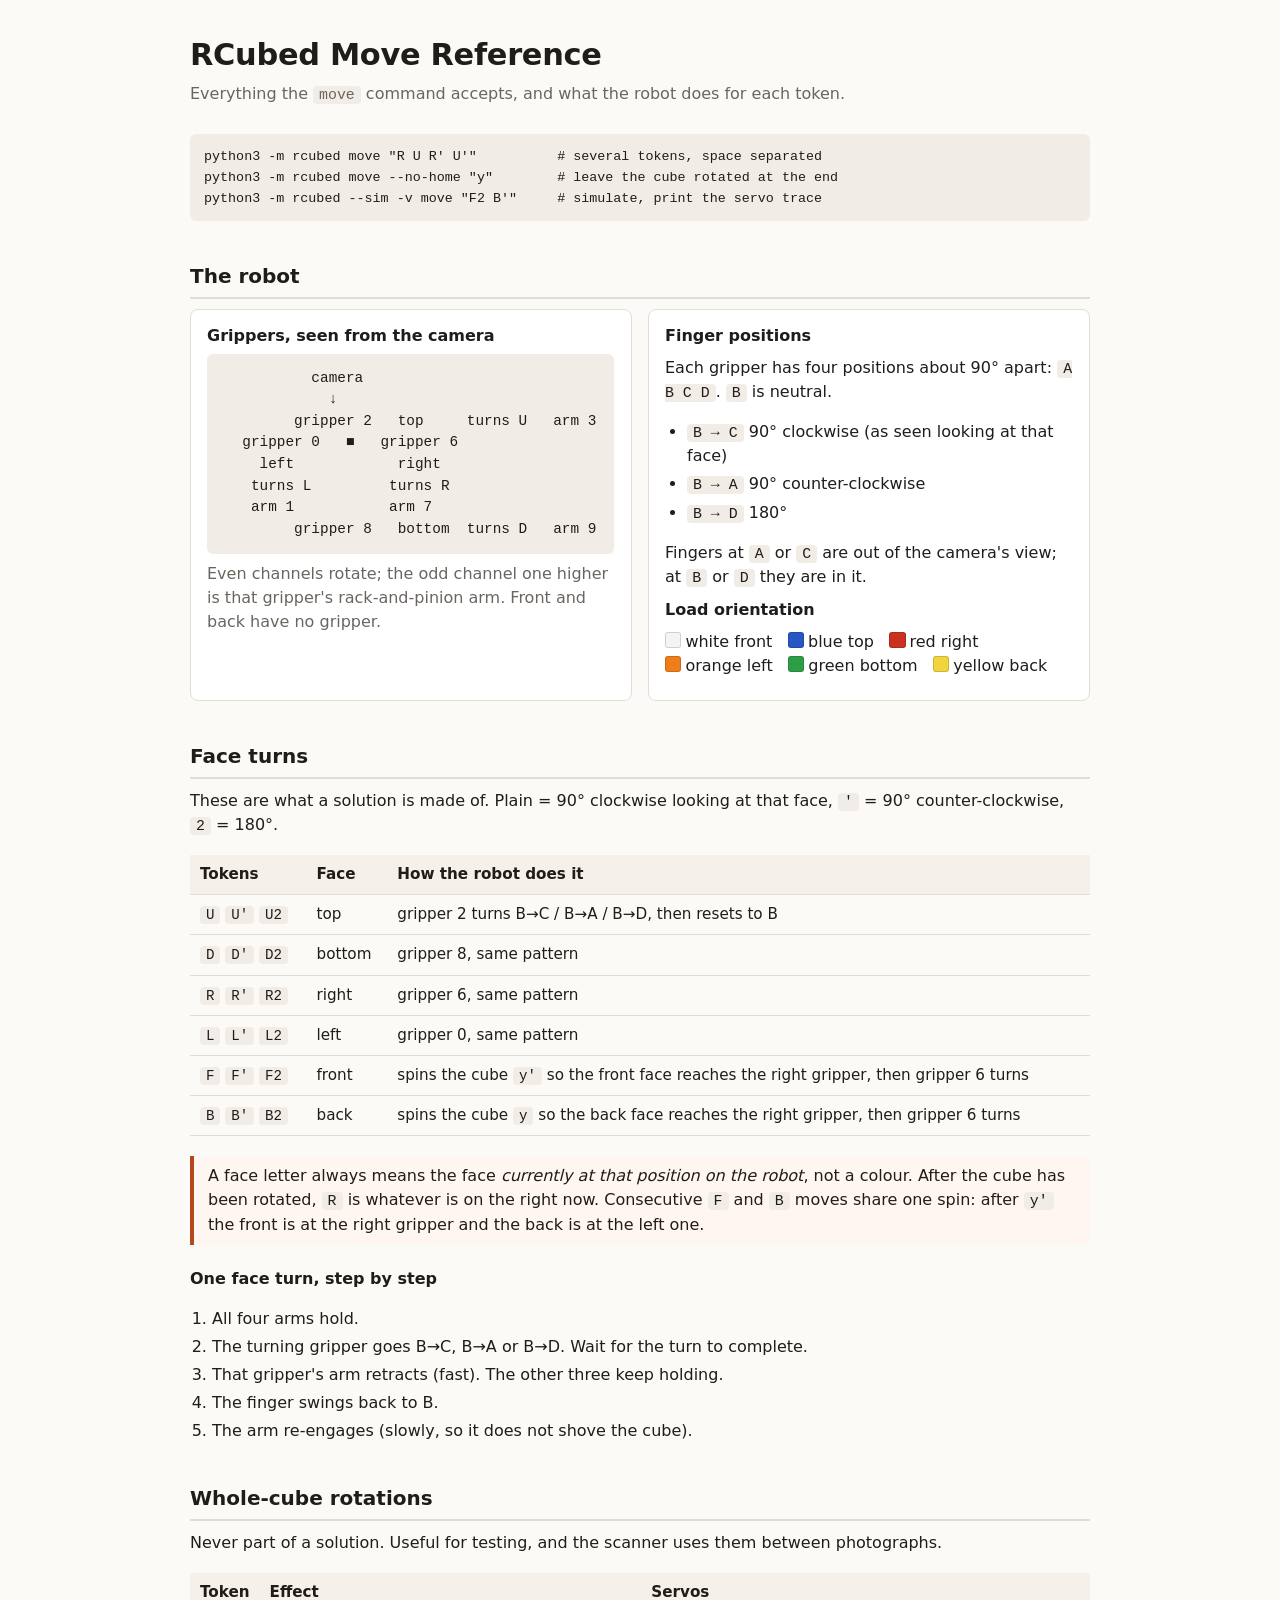
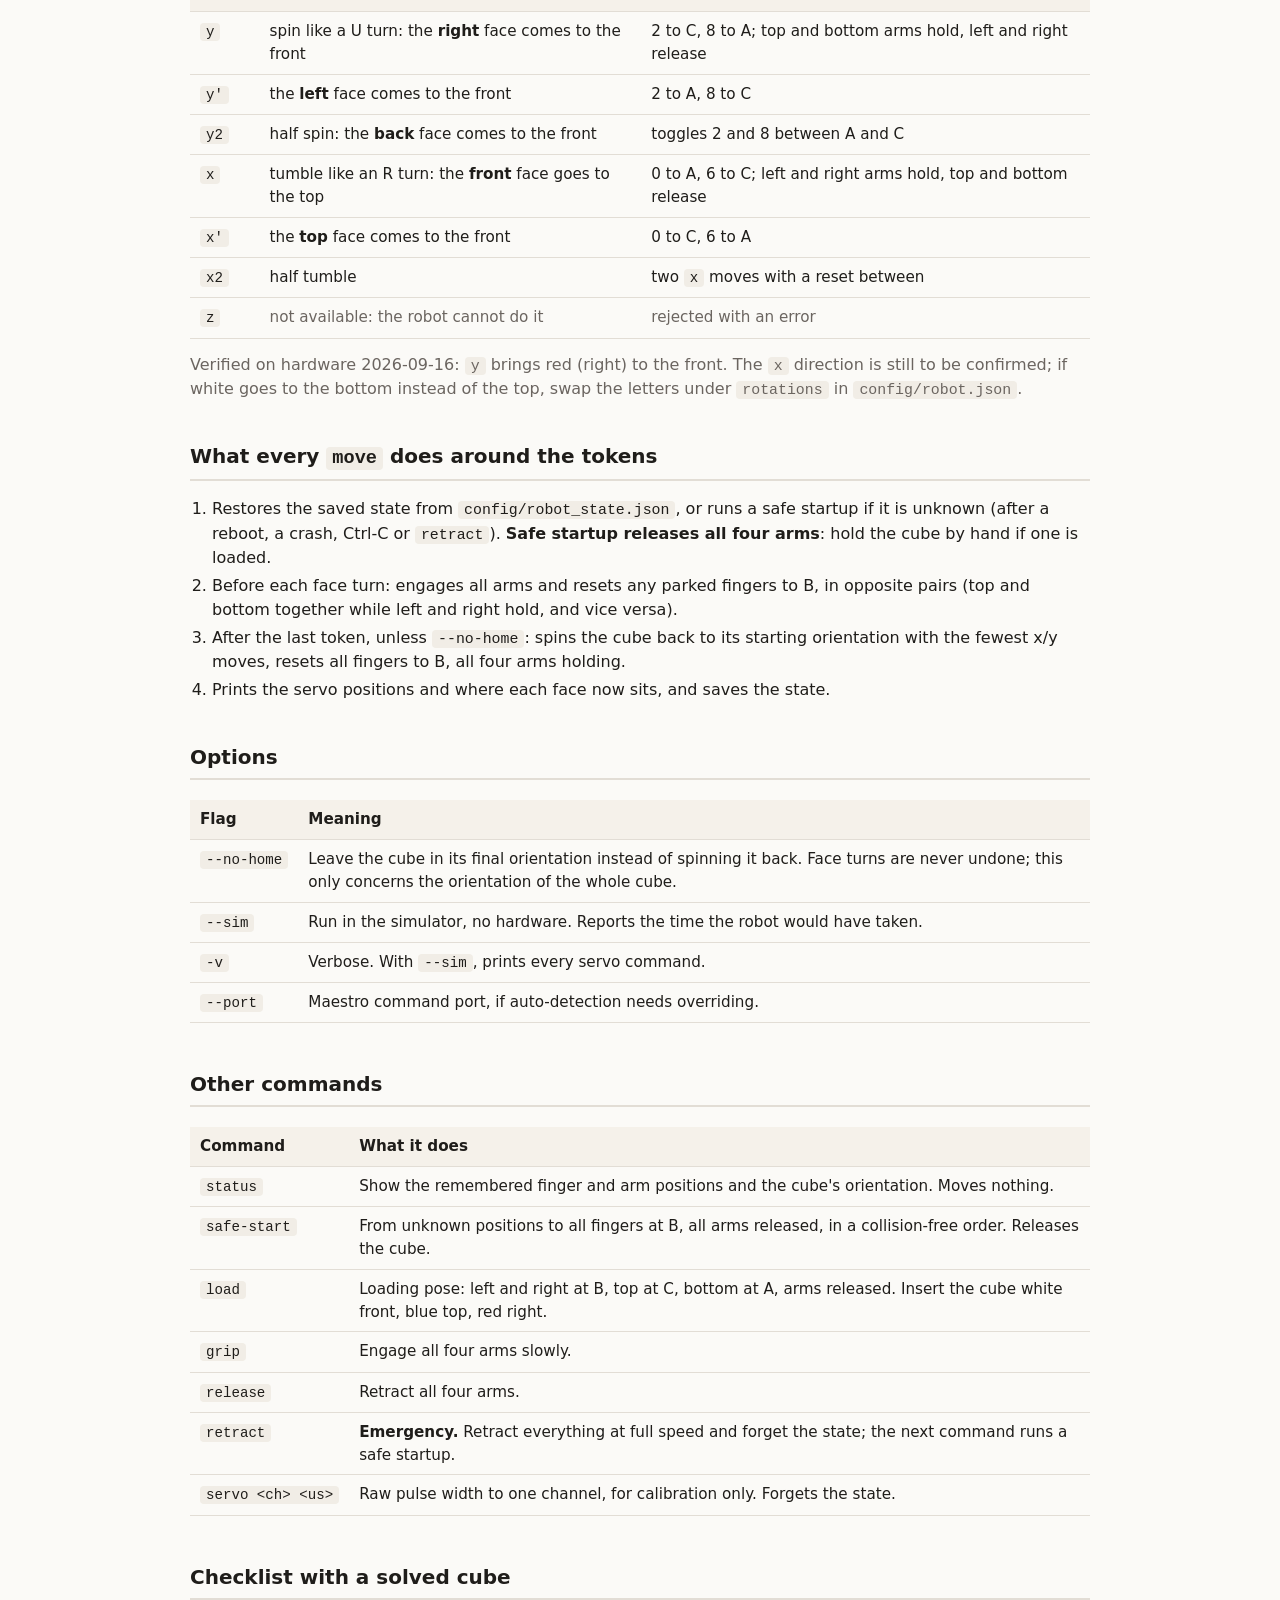
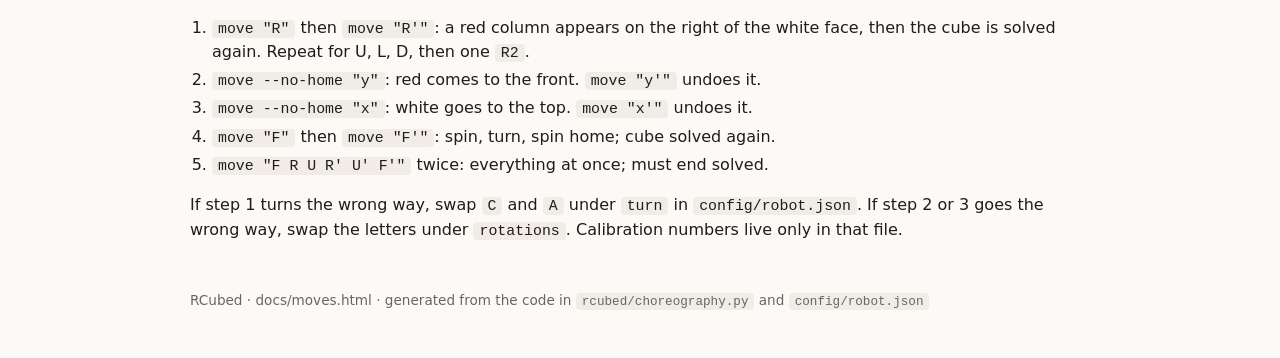
==== docs/moves.html @ ae25fbda "Add docs/moves.html: move command reference" ====
<!doctype html>
<html lang="en">
<head>
<meta charset="utf-8">
<meta name="viewport" content="width=device-width, initial-scale=1">
<title>RCubed Move Reference</title>
<style>
  :root {
    --bg: #fbfaf7; --ink: #1f1d1a; --muted: #6b6560; --line: #e2ddd5;
    --accent: #b5471f; --code-bg: #f1ede6; --head-bg: #f5f1ea;
    --white:#f4f4f2; --yellow:#f2d53c; --red:#c8321f; --orange:#ef7d1a; --blue:#2657c4; --green:#2e9e46;
  }
  html { color-scheme: light; }
  body { margin: 0; background: var(--bg); color: var(--ink); font: 16px/1.5 system-ui, -apple-system, "Segoe UI", Roboto, sans-serif; }
  main { max-width: 900px; margin: 0 auto; padding: 32px 20px 64px; }
  h1 { font-size: 1.9rem; margin: 0 0 4px; letter-spacing: -0.01em; }
  .sub { color: var(--muted); margin: 0 0 28px; }
  h2 { font-size: 1.25rem; margin: 40px 0 10px; padding-bottom: 6px; border-bottom: 2px solid var(--line); }
  h3 { font-size: 1rem; margin: 22px 0 6px; }
  p { margin: 8px 0; }
  code, .tok { font-family: ui-monospace, Consolas, "SF Mono", Menlo, monospace; font-size: 0.93em; background: var(--code-bg); padding: 1px 6px; border-radius: 4px; }
  pre { background: var(--code-bg); padding: 12px 14px; border-radius: 6px; overflow-x: auto; font-size: 0.9em; line-height: 1.45; }
  pre code { background: none; padding: 0; }
  table { border-collapse: collapse; width: 100%; margin: 10px 0 6px; font-size: 0.95em; }
  th, td { text-align: left; padding: 8px 10px; border-bottom: 1px solid var(--line); vertical-align: top; }
  th { background: var(--head-bg); font-weight: 600; }
  td:first-child { white-space: nowrap; }
  .wrap { overflow-x: auto; }
  .note { border-left: 4px solid var(--accent); padding: 8px 14px; background: #fff6f1; margin: 14px 0; border-radius: 0 6px 6px 0; }
  .grid { display: grid; grid-template-columns: repeat(auto-fit, minmax(260px, 1fr)); gap: 16px; }
  .card { border: 1px solid var(--line); border-radius: 8px; padding: 14px 16px; background: #fff; }
  .card h3 { margin-top: 0; }
  ol, ul { padding-left: 22px; }
  li { margin: 4px 0; }
  .layout { font-family: ui-monospace, Consolas, Menlo, monospace; white-space: pre; background: var(--code-bg); padding: 14px 18px; border-radius: 6px; display: inline-block; line-height: 1.5; font-size: 0.9em; }
  .sw { display: inline-block; width: 0.9em; height: 0.9em; border-radius: 3px; vertical-align: -0.1em; border: 1px solid rgba(0,0,0,.15); margin-right: 4px; }
  .muted { color: var(--muted); }
  footer { margin-top: 48px; color: var(--muted); font-size: 0.85em; }
</style>
</head>
<body>
<main>
  <h1>RCubed Move Reference</h1>
  <p class="sub">Everything the <code>move</code> command accepts, and what the robot does for each token.</p>

  <pre><code>python3 -m rcubed move "R U R' U'"          # several tokens, space separated
python3 -m rcubed move --no-home "y"        # leave the cube rotated at the end
python3 -m rcubed --sim -v move "F2 B'"     # simulate, print the servo trace</code></pre>

  <h2>The robot</h2>
  <div class="grid">
    <div class="card">
      <h3>Grippers, seen from the camera</h3>
      <div class="layout">          camera
            ↓
        gripper 2   top     turns U   arm 3
  gripper 0   ■   gripper 6
    left            right
   turns L         turns R
   arm 1           arm 7
        gripper 8   bottom  turns D   arm 9</div>
      <p class="muted">Even channels rotate; the odd channel one higher is that gripper's rack-and-pinion arm. Front and back have no gripper.</p>
    </div>
    <div class="card">
      <h3>Finger positions</h3>
      <p>Each gripper has four positions about 90° apart: <code>A B C D</code>. <code>B</code> is neutral.</p>
      <ul>
        <li><code>B → C</code> 90° clockwise (as seen looking at that face)</li>
        <li><code>B → A</code> 90° counter-clockwise</li>
        <li><code>B → D</code> 180°</li>
      </ul>
      <p>Fingers at <code>A</code> or <code>C</code> are out of the camera's view; at <code>B</code> or <code>D</code> they are in it.</p>
      <h3>Load orientation</h3>
      <p><span class="sw" style="background:var(--white)"></span>white front &nbsp;
         <span class="sw" style="background:var(--blue)"></span>blue top &nbsp;
         <span class="sw" style="background:var(--red)"></span>red right<br>
         <span class="sw" style="background:var(--orange)"></span>orange left &nbsp;
         <span class="sw" style="background:var(--green)"></span>green bottom &nbsp;
         <span class="sw" style="background:var(--yellow)"></span>yellow back</p>
    </div>
  </div>

  <h2>Face turns</h2>
  <p>These are what a solution is made of. Plain = 90° clockwise looking at that face, <code>'</code> = 90° counter-clockwise, <code>2</code> = 180°.</p>
  <div class="wrap">
  <table>
    <tr><th>Tokens</th><th>Face</th><th>How the robot does it</th></tr>
    <tr><td><span class="tok">U</span> <span class="tok">U'</span> <span class="tok">U2</span></td><td>top</td><td>gripper 2 turns B→C / B→A / B→D, then resets to B</td></tr>
    <tr><td><span class="tok">D</span> <span class="tok">D'</span> <span class="tok">D2</span></td><td>bottom</td><td>gripper 8, same pattern</td></tr>
    <tr><td><span class="tok">R</span> <span class="tok">R'</span> <span class="tok">R2</span></td><td>right</td><td>gripper 6, same pattern</td></tr>
    <tr><td><span class="tok">L</span> <span class="tok">L'</span> <span class="tok">L2</span></td><td>left</td><td>gripper 0, same pattern</td></tr>
    <tr><td><span class="tok">F</span> <span class="tok">F'</span> <span class="tok">F2</span></td><td>front</td><td>spins the cube <code>y'</code> so the front face reaches the right gripper, then gripper 6 turns</td></tr>
    <tr><td><span class="tok">B</span> <span class="tok">B'</span> <span class="tok">B2</span></td><td>back</td><td>spins the cube <code>y</code> so the back face reaches the right gripper, then gripper 6 turns</td></tr>
  </table>
  </div>
  <div class="note">
    A face letter always means the face <em>currently at that position on the robot</em>, not a colour. After the cube has been rotated, <code>R</code> is whatever is on the right now. Consecutive <code>F</code> and <code>B</code> moves share one spin: after <code>y'</code> the front is at the right gripper and the back is at the left one.
  </div>

  <h3>One face turn, step by step</h3>
  <ol>
    <li>All four arms hold.</li>
    <li>The turning gripper goes B→C, B→A or B→D. Wait for the turn to complete.</li>
    <li>That gripper's arm retracts (fast). The other three keep holding.</li>
    <li>The finger swings back to B.</li>
    <li>The arm re-engages (slowly, so it does not shove the cube).</li>
  </ol>

  <h2>Whole-cube rotations</h2>
  <p>Never part of a solution. Useful for testing, and the scanner uses them between photographs.</p>
  <div class="wrap">
  <table>
    <tr><th>Token</th><th>Effect</th><th>Servos</th></tr>
    <tr><td><span class="tok">y</span></td><td>spin like a U turn: the <b>right</b> face comes to the front</td><td>2 to C, 8 to A; top and bottom arms hold, left and right release</td></tr>
    <tr><td><span class="tok">y'</span></td><td>the <b>left</b> face comes to the front</td><td>2 to A, 8 to C</td></tr>
    <tr><td><span class="tok">y2</span></td><td>half spin: the <b>back</b> face comes to the front</td><td>toggles 2 and 8 between A and C</td></tr>
    <tr><td><span class="tok">x</span></td><td>tumble like an R turn: the <b>front</b> face goes to the top</td><td>0 to A, 6 to C; left and right arms hold, top and bottom release</td></tr>
    <tr><td><span class="tok">x'</span></td><td>the <b>top</b> face comes to the front</td><td>0 to C, 6 to A</td></tr>
    <tr><td><span class="tok">x2</span></td><td>half tumble</td><td>two <code>x</code> moves with a reset between</td></tr>
    <tr><td><span class="tok">z</span></td><td class="muted">not available: the robot cannot do it</td><td class="muted">rejected with an error</td></tr>
  </table>
  </div>
  <p class="muted">Verified on hardware 2026-09-16: <code>y</code> brings red (right) to the front. The <code>x</code> direction is still to be confirmed; if white goes to the bottom instead of the top, swap the letters under <code>rotations</code> in <code>config/robot.json</code>.</p>

  <h2>What every <code>move</code> does around the tokens</h2>
  <ol>
    <li>Restores the saved state from <code>config/robot_state.json</code>, or runs a safe startup if it is unknown (after a reboot, a crash, Ctrl-C or <code>retract</code>). <b>Safe startup releases all four arms</b>: hold the cube by hand if one is loaded.</li>
    <li>Before each face turn: engages all arms and resets any parked fingers to B, in opposite pairs (top and bottom together while left and right hold, and vice versa).</li>
    <li>After the last token, unless <code>--no-home</code>: spins the cube back to its starting orientation with the fewest x/y moves, resets all fingers to B, all four arms holding.</li>
    <li>Prints the servo positions and where each face now sits, and saves the state.</li>
  </ol>

  <h2>Options</h2>
  <div class="wrap">
  <table>
    <tr><th>Flag</th><th>Meaning</th></tr>
    <tr><td><code>--no-home</code></td><td>Leave the cube in its final orientation instead of spinning it back. Face turns are never undone; this only concerns the orientation of the whole cube.</td></tr>
    <tr><td><code>--sim</code></td><td>Run in the simulator, no hardware. Reports the time the robot would have taken.</td></tr>
    <tr><td><code>-v</code></td><td>Verbose. With <code>--sim</code>, prints every servo command.</td></tr>
    <tr><td><code>--port</code></td><td>Maestro command port, if auto-detection needs overriding.</td></tr>
  </table>
  </div>

  <h2>Other commands</h2>
  <div class="wrap">
  <table>
    <tr><th>Command</th><th>What it does</th></tr>
    <tr><td><code>status</code></td><td>Show the remembered finger and arm positions and the cube's orientation. Moves nothing.</td></tr>
    <tr><td><code>safe-start</code></td><td>From unknown positions to all fingers at B, all arms released, in a collision-free order. Releases the cube.</td></tr>
    <tr><td><code>load</code></td><td>Loading pose: left and right at B, top at C, bottom at A, arms released. Insert the cube white front, blue top, red right.</td></tr>
    <tr><td><code>grip</code></td><td>Engage all four arms slowly.</td></tr>
    <tr><td><code>release</code></td><td>Retract all four arms.</td></tr>
    <tr><td><code>retract</code></td><td><b>Emergency.</b> Retract everything at full speed and forget the state; the next command runs a safe startup.</td></tr>
    <tr><td><code>servo &lt;ch&gt; &lt;us&gt;</code></td><td>Raw pulse width to one channel, for calibration only. Forgets the state.</td></tr>
  </table>
  </div>

  <h2>Checklist with a solved cube</h2>
  <ol>
    <li><code>move "R"</code> then <code>move "R'"</code>: a red column appears on the right of the white face, then the cube is solved again. Repeat for U, L, D, then one <code>R2</code>.</li>
    <li><code>move --no-home "y"</code>: red comes to the front. <code>move "y'"</code> undoes it.</li>
    <li><code>move --no-home "x"</code>: white goes to the top. <code>move "x'"</code> undoes it.</li>
    <li><code>move "F"</code> then <code>move "F'"</code>: spin, turn, spin home; cube solved again.</li>
    <li><code>move "F R U R' U' F'"</code> twice: everything at once; must end solved.</li>
  </ol>
  <p>If step 1 turns the wrong way, swap <code>C</code> and <code>A</code> under <code>turn</code> in <code>config/robot.json</code>. If step 2 or 3 goes the wrong way, swap the letters under <code>rotations</code>. Calibration numbers live only in that file.</p>

  <footer>RCubed · docs/moves.html · generated from the code in <code>rcubed/choreography.py</code> and <code>config/robot.json</code></footer>
</main>
</body>
</html>
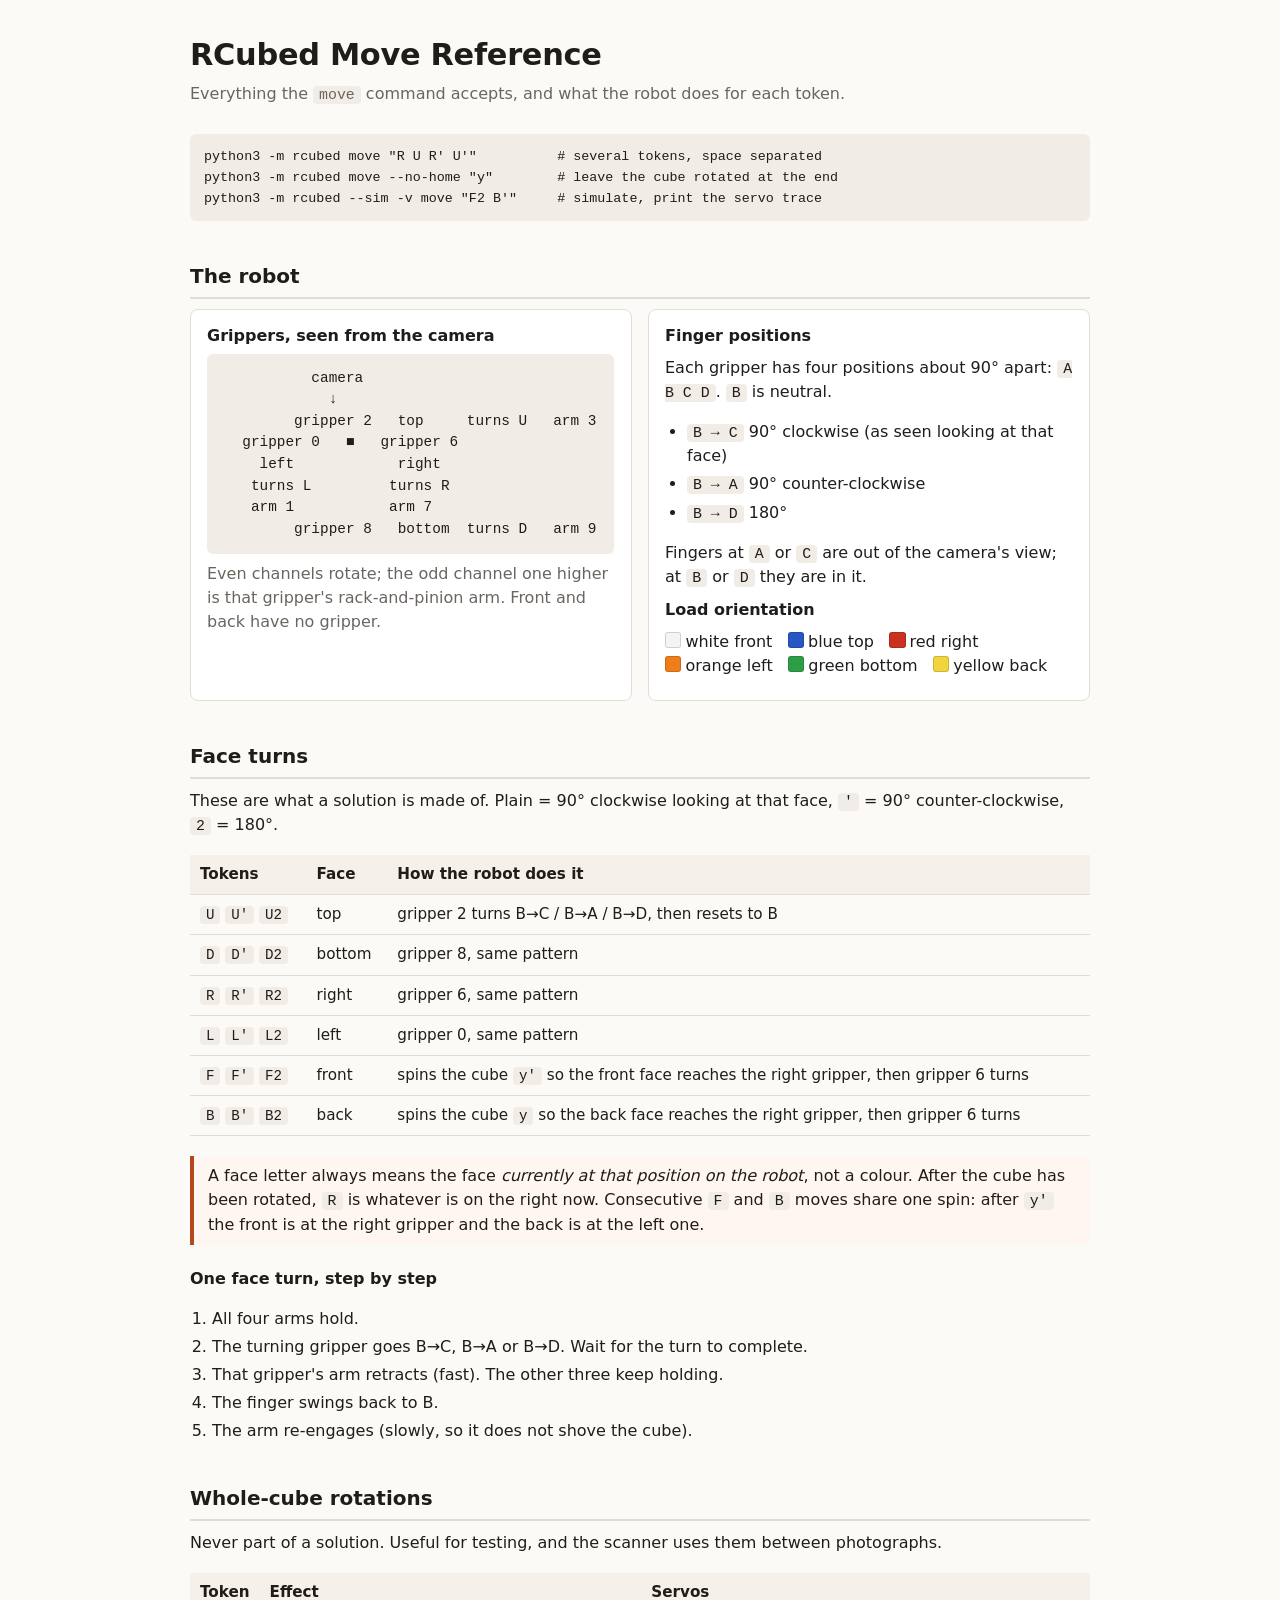
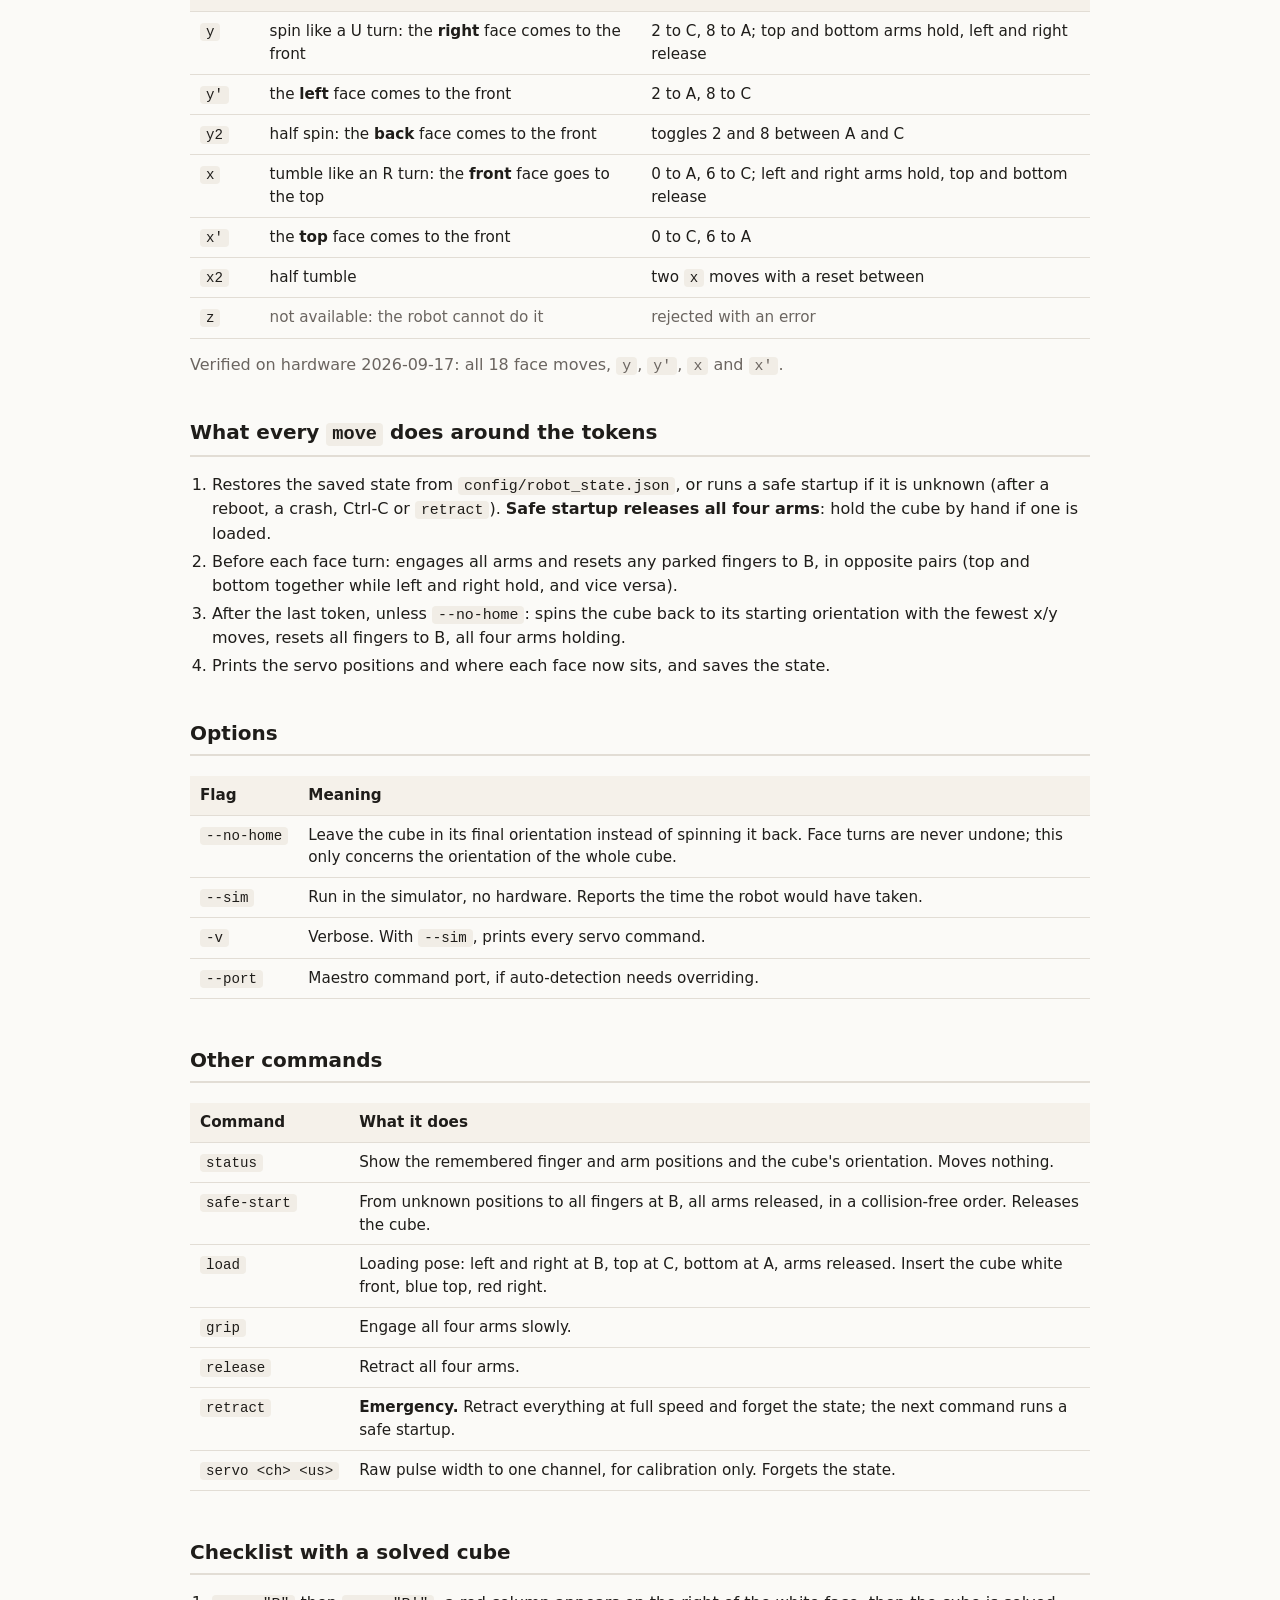
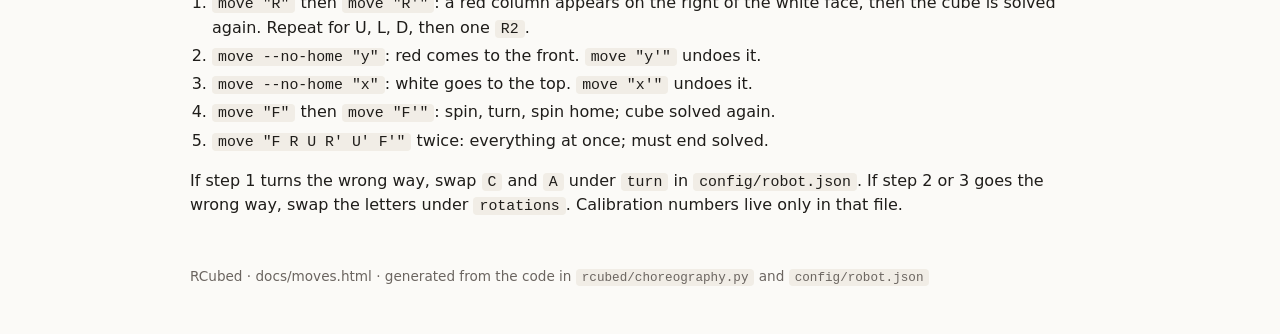
==== commit 3ea9d1d2: "Record hardware verification of all moves and rotations (2026-09-17)" ====
--- a/docs/moves.html
+++ b/docs/moves.html
@@ -120,7 +120,7 @@
     <tr><td><span class="tok">z</span></td><td class="muted">not available: the robot cannot do it</td><td class="muted">rejected with an error</td></tr>
   </table>
   </div>
-  <p class="muted">Verified on hardware 2026-09-16: <code>y</code> brings red (right) to the front. The <code>x</code> direction is still to be confirmed; if white goes to the bottom instead of the top, swap the letters under <code>rotations</code> in <code>config/robot.json</code>.</p>
+  <p class="muted">Verified on hardware 2026-09-17: all 18 face moves, <code>y</code>, <code>y'</code>, <code>x</code> and <code>x'</code>.</p>
 
   <h2>What every <code>move</code> does around the tokens</h2>
   <ol>
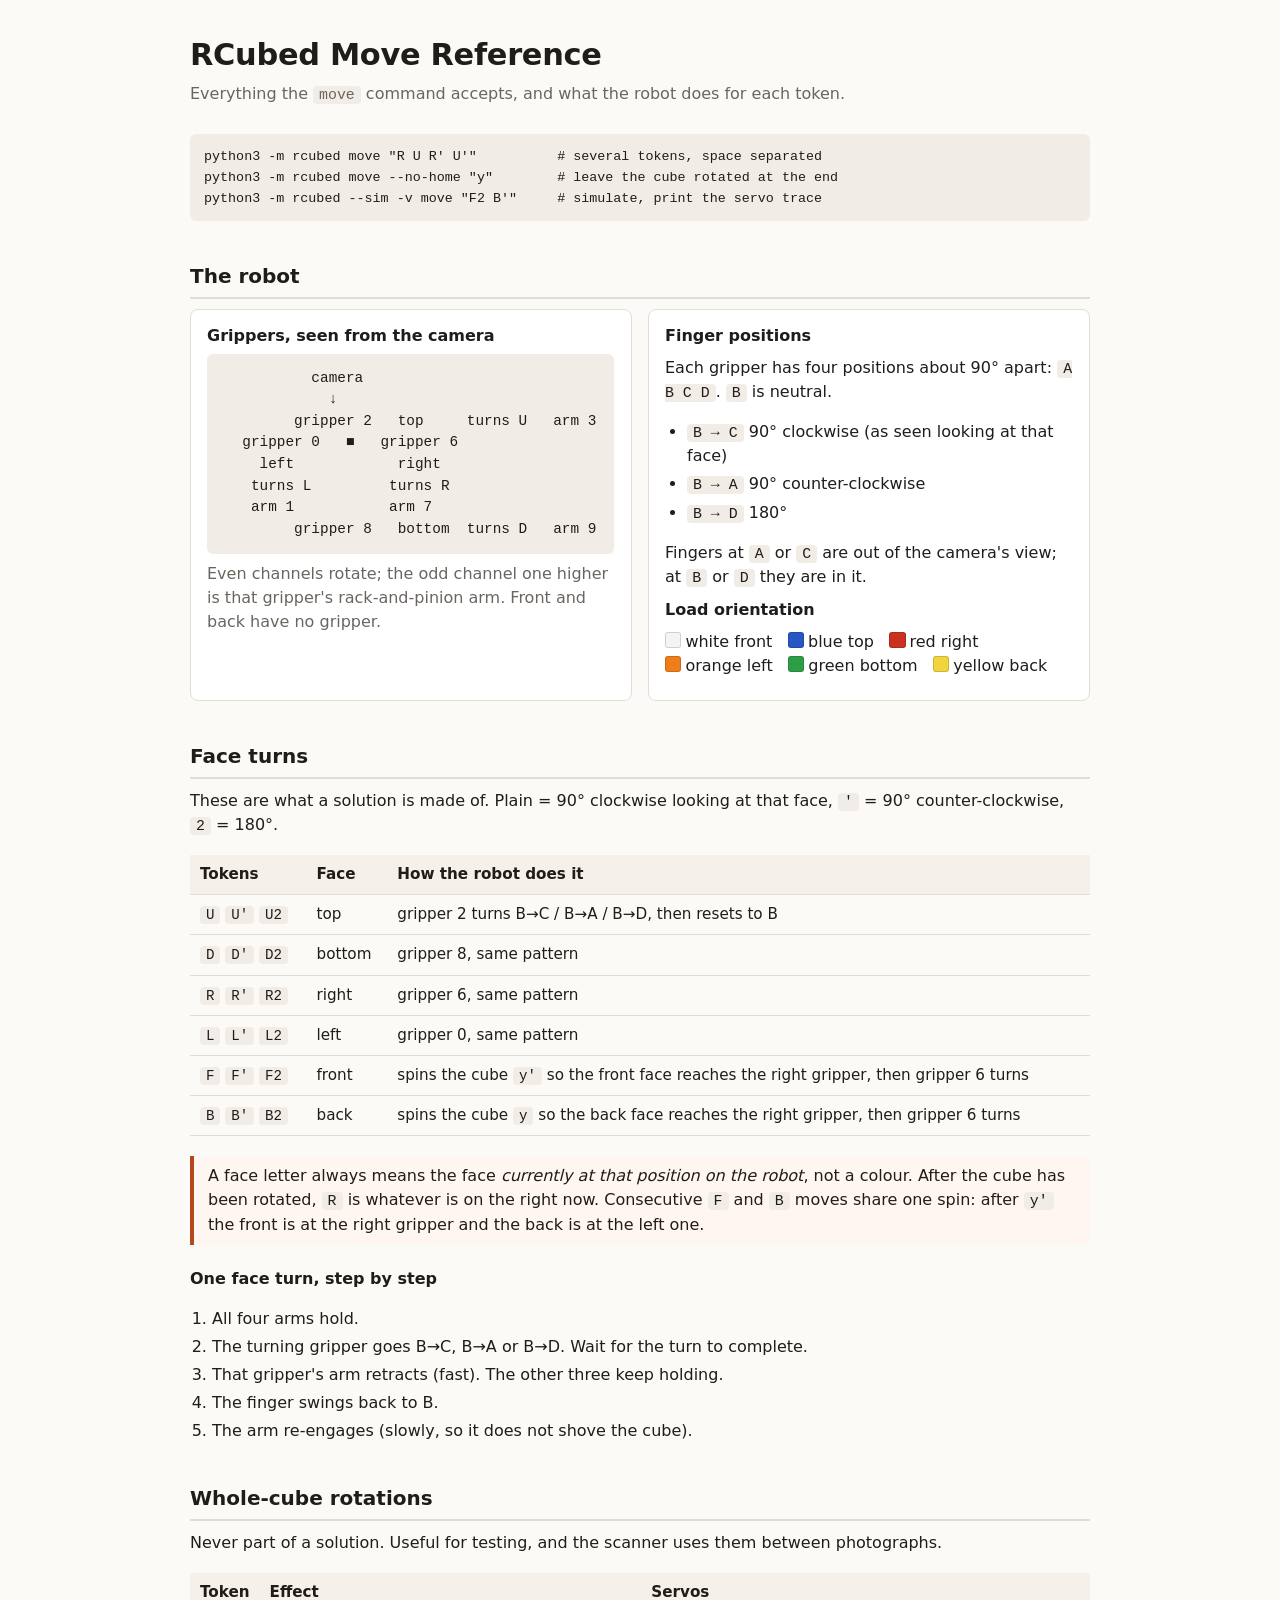
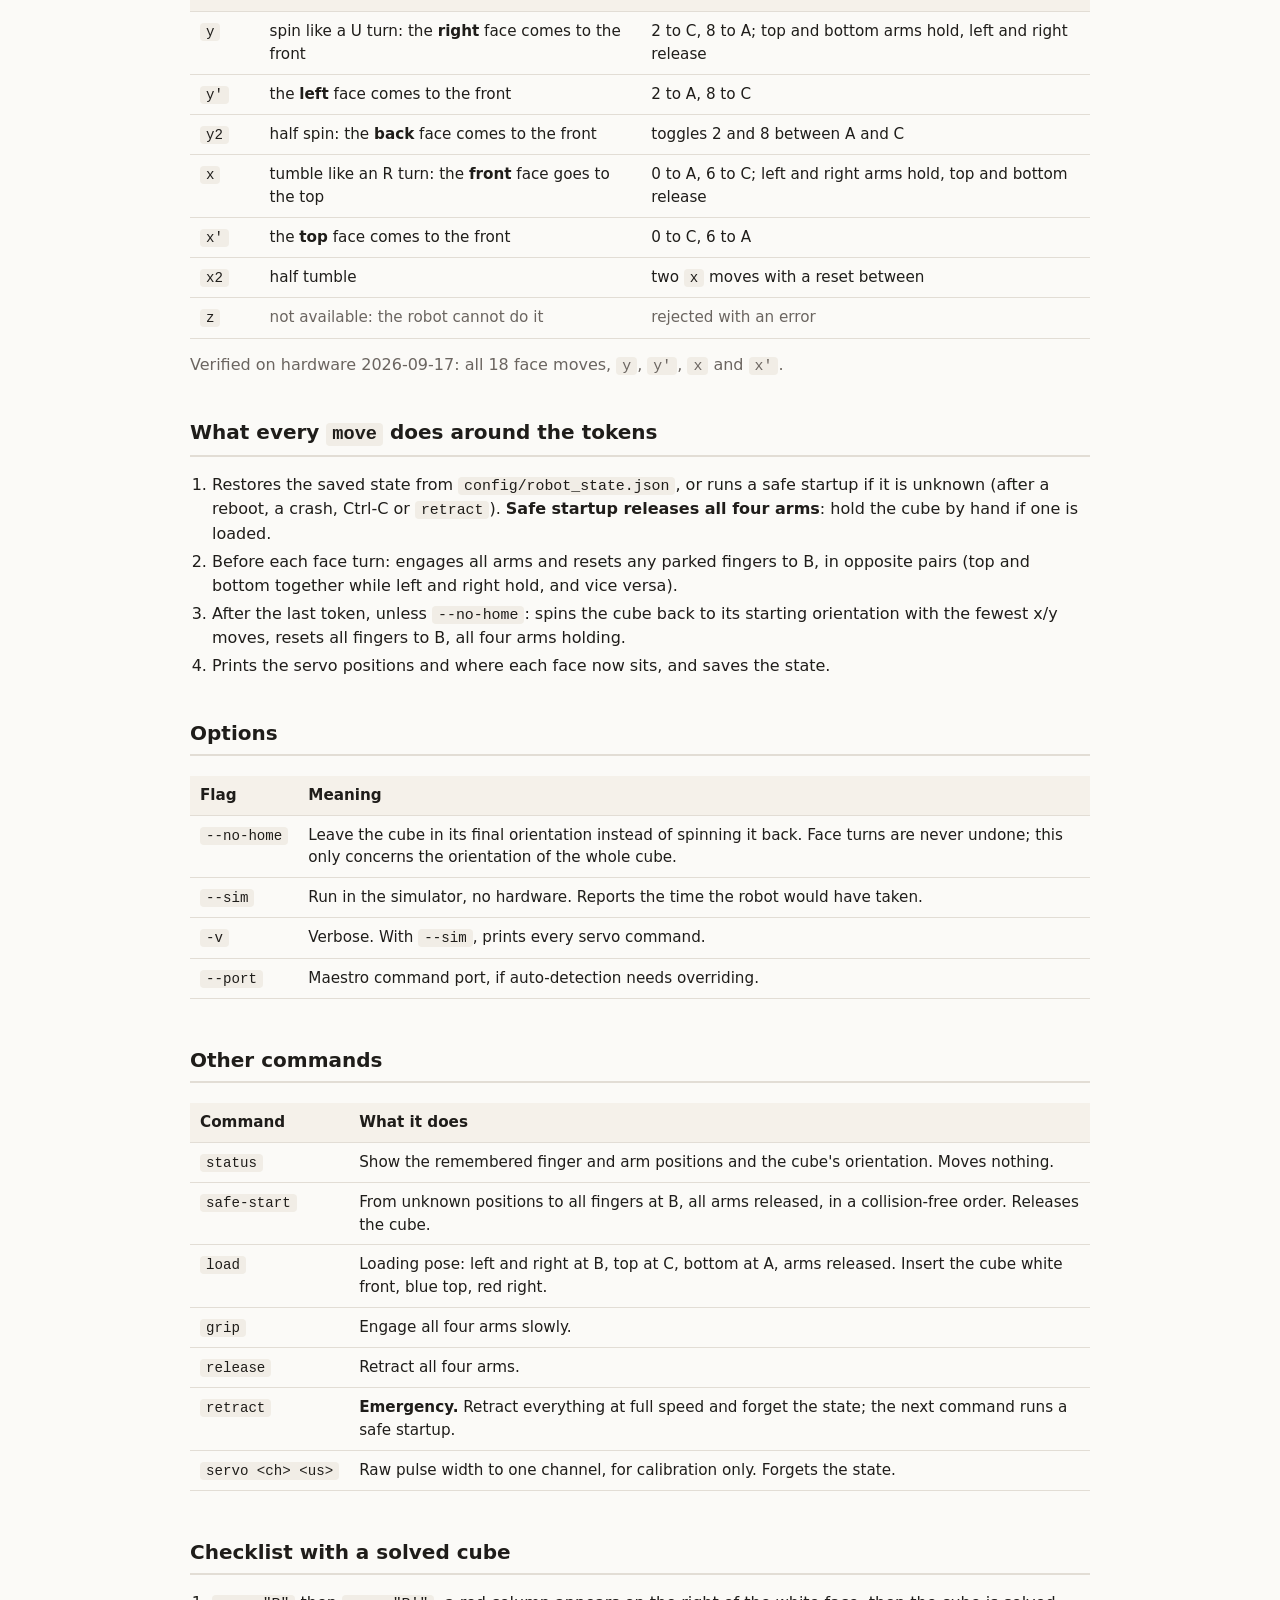
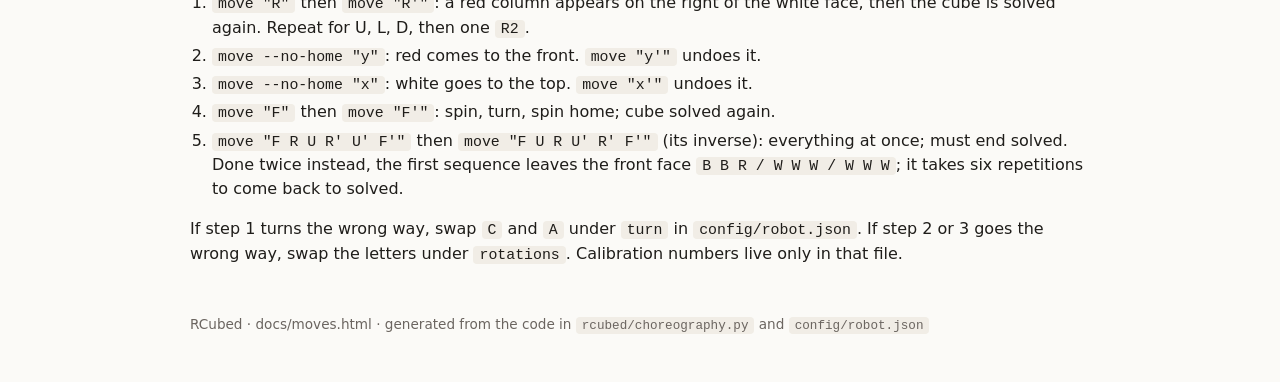
==== commit 579d8401: "Checklist: final step is sequence then inverse (the OLL sequence has order 6, not 2)" ====
--- a/docs/moves.html
+++ b/docs/moves.html
@@ -161,7 +161,7 @@
     <li><code>move --no-home "y"</code>: red comes to the front. <code>move "y'"</code> undoes it.</li>
     <li><code>move --no-home "x"</code>: white goes to the top. <code>move "x'"</code> undoes it.</li>
     <li><code>move "F"</code> then <code>move "F'"</code>: spin, turn, spin home; cube solved again.</li>
-    <li><code>move "F R U R' U' F'"</code> twice: everything at once; must end solved.</li>
+    <li><code>move "F R U R' U' F'"</code> then <code>move "F U R U' R' F'"</code> (its inverse): everything at once; must end solved. Done twice instead, the first sequence leaves the front face <code>B B R / W W W / W W W</code>; it takes six repetitions to come back to solved.</li>
   </ol>
   <p>If step 1 turns the wrong way, swap <code>C</code> and <code>A</code> under <code>turn</code> in <code>config/robot.json</code>. If step 2 or 3 goes the wrong way, swap the letters under <code>rotations</code>. Calibration numbers live only in that file.</p>
 
